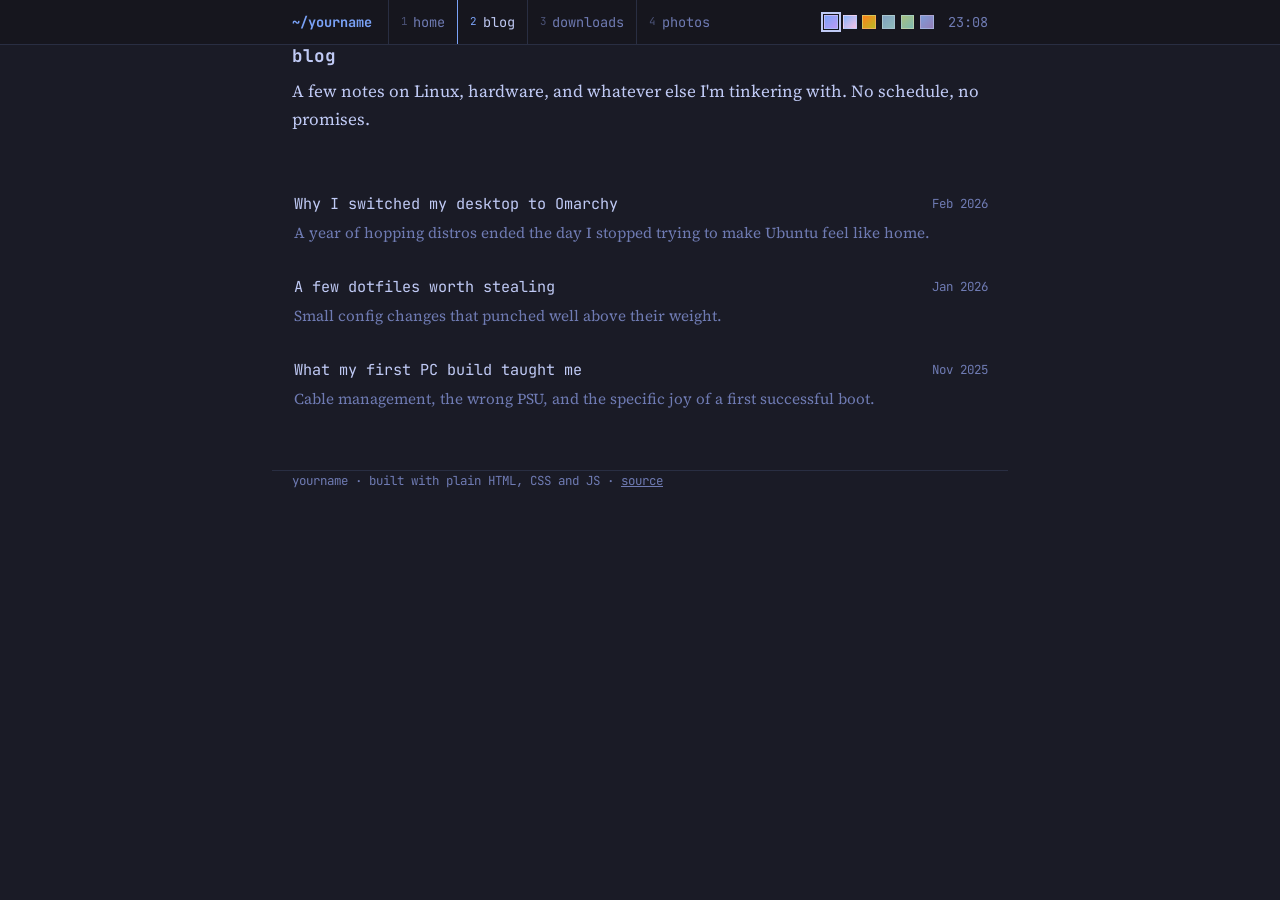
==== blog/index.html @ 0827299b "Update site content" ====
<!DOCTYPE html>
<html lang="en">
<head>
<meta charset="UTF-8">
<meta name="viewport" content="width=device-width, initial-scale=1">
<title>blog — yourname</title>
<meta name="description" content="Writing from yourname on Linux, hardware, and whatever else.">
<link rel="icon" type="image/svg+xml" href="../assets/img/favicon.svg">
<link rel="preconnect" href="https://fonts.googleapis.com">
<link rel="preconnect" href="https://fonts.gstatic.com" crossorigin>
<link href="https://fonts.googleapis.com/css2?family=JetBrains+Mono:wght@400;500;700&amp;family=Source+Serif+4:ital,opsz,wght@0,8..60,400;0,8..60,600;1,8..60,400&amp;display=swap" rel="stylesheet">
<link rel="stylesheet" href="../assets/css/style.css">
</head>
<body>

<header class="bar">
  <div class="bar-inner">
    <a href="../index.html" class="bar-mark">~/yourname</a>

    <nav class="bar-nav" aria-label="Primary">
      <a href="../index.html"><span class="ws">1</span>home</a>
      <a href="index.html" aria-current="page"><span class="ws">2</span>blog</a>
      <a href="../downloads/index.html"><span class="ws">3</span>downloads</a>
      <a href="../photos/index.html"><span class="ws">4</span>photos</a>
    </nav>

    <div class="bar-right">
      <div class="swatches" role="group" aria-label="Theme">
        <button class="swatch" data-theme="tokyo-night" style="--sw-a:#7aa2f7;--sw-b:#bb9af7" aria-label="Tokyo Night theme" aria-pressed="true"></button>
        <button class="swatch" data-theme="catppuccin" style="--sw-a:#89b4fa;--sw-b:#f5c2e7" aria-label="Catppuccin theme" aria-pressed="false"></button>
        <button class="swatch" data-theme="gruvbox" style="--sw-a:#fe8019;--sw-b:#b8bb26" aria-label="Gruvbox theme" aria-pressed="false"></button>
        <button class="swatch" data-theme="nord" style="--sw-a:#81a1c1;--sw-b:#8fbcbb" aria-label="Nord theme" aria-pressed="false"></button>
        <button class="swatch" data-theme="everforest" style="--sw-a:#a7c080;--sw-b:#7fbbb3" aria-label="Everforest theme" aria-pressed="false"></button>
        <button class="swatch" data-theme="kanagawa" style="--sw-a:#7e9cd8;--sw-b:#957fb8" aria-label="Kanagawa theme" aria-pressed="false"></button>
      </div>
      <span class="bar-clock mono" data-clock>00:00</span>
      <button class="bar-toggle" aria-label="Toggle menu" aria-expanded="false">☰</button>
    </div>

    <div class="bar-drop">
      <a href="../index.html">home</a>
      <a href="index.html" aria-current="page">blog</a>
      <a href="../downloads/index.html">downloads</a>
      <a href="../photos/index.html">photos</a>
    </div>
  </div>
</header>

<main class="wrap">

  <section class="section" style="margin-top:0;">
    <h1 class="mono" style="font-size:1.1rem;">blog</h1>
    <p>A few notes on Linux, hardware, and whatever else I'm tinkering with. No schedule, no promises.</p>
  </section>

  <section class="section" style="margin-top:0;">
    <ul class="entry-list">
      <li>
        <a class="entry" href="switching-to-omarchy.html">
          <span class="entry-top"><span>Why I switched my desktop to Omarchy</span><span class="entry-date">Feb 2026</span></span>
          <p class="entry-excerpt">A year of hopping distros ended the day I stopped trying to make Ubuntu feel like home.</p>
        </a>
      </li>
      <li>
        <a class="entry" href="dotfiles-worth-stealing.html">
          <span class="entry-top"><span>A few dotfiles worth stealing</span><span class="entry-date">Jan 2026</span></span>
          <p class="entry-excerpt">Small config changes that punched well above their weight.</p>
        </a>
      </li>
      <li>
        <a class="entry" href="first-build-lessons.html">
          <span class="entry-top"><span>What my first PC build taught me</span><span class="entry-date">Nov 2025</span></span>
          <p class="entry-excerpt">Cable management, the wrong PSU, and the specific joy of a first successful boot.</p>
        </a>
      </li>
    </ul>
  </section>

  <!--
    Adding a new post:
    1. Copy one of the post .html files in this folder and rename it.
    2. Edit its title, date and body text.
    3. Copy one <li> block above, point the link at your new file.
  -->

</main>

<footer class="wrap">
  <p style="margin:0;">yourname · built with plain HTML, CSS and JS · <a href="https://github.com/yourname" style="text-decoration:underline;">source</a></p>
</footer>

<script src="../assets/js/main.js"></script>
</body>
</html>
---- assets/css/style.css ----
/* ============================================================
   yourname's site — stylesheet
   Theme tokens are real Omarchy palettes. Switching themes just
   swaps the [data-theme] block below — nothing else changes.
   ============================================================ */

/* ---- Theme tokens ------------------------------------------------ */

:root,
[data-theme="tokyo-night"] {
  --bg: #1a1b26;
  --bg-elevated: #24283b;
  --bg-inset: #16161e;
  --fg: #c0caf5;
  --fg-muted: #6f7bb3;
  --border: #292e42;
  --red: #f7768e;
  --orange: #ff9e64;
  --yellow: #e0af68;
  --green: #9ece6a;
  --cyan: #7dcfff;
  --blue: #7aa2f7;
  --purple: #bb9af7;
  --accent: var(--blue);
  --accent-2: var(--purple);
  --theme-label: "Tokyo Night";
}

[data-theme="catppuccin"] {
  --bg: #1e1e2e;
  --bg-elevated: #313244;
  --bg-inset: #181825;
  --fg: #cdd6f4;
  --fg-muted: #9399b2;
  --border: #45475a;
  --red: #f38ba8;
  --orange: #fab387;
  --yellow: #f9e2af;
  --green: #a6e3a1;
  --cyan: #94e2d5;
  --blue: #89b4fa;
  --purple: #cba6f7;
  --accent: var(--blue);
  --accent-2: var(--purple);
  --theme-label: "Catppuccin";
}

[data-theme="gruvbox"] {
  --bg: #282828;
  --bg-elevated: #3c3836;
  --bg-inset: #1d2021;
  --fg: #ebdbb2;
  --fg-muted: #a89984;
  --border: #504945;
  --red: #fb4934;
  --orange: #fe8019;
  --yellow: #fabd2f;
  --green: #b8bb26;
  --cyan: #8ec07c;
  --blue: #83a598;
  --purple: #d3869b;
  --accent: var(--orange);
  --accent-2: var(--blue);
  --theme-label: "Gruvbox";
}

[data-theme="nord"] {
  --bg: #2e3440;
  --bg-elevated: #3b4252;
  --bg-inset: #242933;
  --fg: #e5e9f0;
  --fg-muted: #8791a8;
  --border: #434c5e;
  --red: #bf616a;
  --orange: #d08770;
  --yellow: #ebcb8b;
  --green: #a3be8c;
  --cyan: #8fbcbb;
  --blue: #81a1c1;
  --purple: #b48ead;
  --accent: var(--blue);
  --accent-2: var(--cyan);
  --theme-label: "Nord";
}

[data-theme="everforest"] {
  --bg: #2d353b;
  --bg-elevated: #3d484d;
  --bg-inset: #232a2e;
  --fg: #d3c6aa;
  --fg-muted: #859289;
  --border: #475258;
  --red: #e67e80;
  --orange: #e69875;
  --yellow: #dbbc7f;
  --green: #a7c080;
  --cyan: #83c092;
  --blue: #7fbbb3;
  --purple: #d699b6;
  --accent: var(--green);
  --accent-2: var(--blue);
  --theme-label: "Everforest";
}

[data-theme="kanagawa"] {
  --bg: #1f1f28;
  --bg-elevated: #2a2a37;
  --bg-inset: #16161d;
  --fg: #dcd7ba;
  --fg-muted: #8b8a86;
  --border: #363646;
  --red: #c34043;
  --orange: #ffa066;
  --yellow: #e6c384;
  --green: #98bb6c;
  --cyan: #7aa89f;
  --blue: #7e9cd8;
  --purple: #957fb8;
  --accent: var(--blue);
  --accent-2: var(--purple);
  --theme-label: "Kanagawa";
}

/* ---- Reset -------------------------------------------------------- */

*,
*::before,
*::after { box-sizing: border-box; }

html {
  scroll-behavior: smooth;
}

@media (prefers-reduced-motion: reduce) {
  html { scroll-behavior: auto; }
  *, *::before, *::after {
    animation-duration: 0.001ms !important;
    transition-duration: 0.001ms !important;
  }
}

body {
  margin: 0;
  background: var(--bg);
  color: var(--fg);
  font-family: "Source Serif 4", Georgia, serif;
  font-size: 17px;
  line-height: 1.65;
  transition: background 0.2s ease, color 0.2s ease;
}

img { max-width: 100%; display: block; }

a {
  color: inherit;
  text-decoration: none;
}

.mono {
  font-family: "JetBrains Mono", ui-monospace, SFMono-Regular, Menlo, monospace;
}

h1, h2, h3 {
  font-family: "JetBrains Mono", ui-monospace, SFMono-Regular, Menlo, monospace;
  font-weight: 700;
  line-height: 1.3;
  margin: 0 0 0.5em;
}

p { margin: 0 0 1em; }

::selection {
  background: var(--accent);
  color: var(--bg);
}

:focus-visible {
  outline: 2px solid var(--accent);
  outline-offset: 2px;
}

/* ---- Layout shell --------------------------------------------------- */

.wrap {
  max-width: 46rem;
  margin: 0 auto;
  padding: 0 1.25rem;
}

main { padding-top: 2.5rem; }

/* ---- Waybar-style top bar -------------------------------------------- */

.bar {
  position: sticky;
  top: 0;
  z-index: 50;
  background: var(--bg-inset);
  border-bottom: 1px solid var(--border);
}

.bar-inner {
  max-width: 46rem;
  margin: 0 auto;
  padding: 0 1.25rem;
  min-height: 2.75rem;
  display: flex;
  align-items: center;
  gap: 1rem;
  font-family: "JetBrains Mono", ui-monospace, monospace;
  font-size: 0.85rem;
}

.bar-mark {
  color: var(--accent);
  font-weight: 700;
  white-space: nowrap;
}

.bar-nav {
  display: flex;
  align-items: stretch;
  gap: 0;
  flex: 1;
}

.bar-nav a {
  display: flex;
  align-items: center;
  gap: 0.4em;
  padding: 0 0.75rem;
  height: 2.75rem;
  color: var(--fg-muted);
  border-left: 1px solid var(--border);
  transition: color 0.15s ease, border-color 0.15s ease;
}

.bar-nav a .ws {
  color: var(--fg-muted);
  opacity: 0.6;
  font-size: 0.8em;
}

.bar-nav a:hover,
.bar-nav a:focus-visible,
.bar-nav a[aria-current="page"] {
  color: var(--fg);
  border-left-color: var(--accent);
}

.bar-nav a[aria-current="page"] .ws { color: var(--accent); opacity: 1; }

.bar-right {
  display: flex;
  align-items: center;
  gap: 0.9rem;
  margin-left: auto;
}

.bar-clock {
  color: var(--fg-muted);
  font-variant-numeric: tabular-nums;
  white-space: nowrap;
}

.swatches {
  display: flex;
  gap: 0.35rem;
}

.swatch {
  width: 0.85rem;
  height: 0.85rem;
  border: 1px solid var(--border-swatch, rgba(255,255,255,0.25));
  cursor: pointer;
  padding: 0;
  background: linear-gradient(135deg, var(--sw-a), var(--sw-b));
}

.swatch[aria-pressed="true"] {
  outline: 2px solid var(--fg);
  outline-offset: 1px;
}

.bar-toggle {
  display: none;
  background: none;
  border: 1px solid var(--border);
  color: var(--fg);
  width: 2rem;
  height: 2rem;
  align-items: center;
  justify-content: center;
  cursor: pointer;
  font-family: inherit;
}

.bar-drop {
  display: none;
}

/* ---- Window panel (the one bold element) ------------------------------ */

.window {
  border: 1px solid var(--border);
  background: var(--bg-elevated);
  margin-bottom: 1.75rem;
}

.window-title {
  font-family: "JetBrains Mono", monospace;
  font-size: 0.78rem;
  color: var(--fg-muted);
  padding: 0.5rem 0.9rem;
  border-bottom: 1px solid var(--border);
  display: flex;
  justify-content: space-between;
}

.window-body { padding: 1.25rem 1.1rem; }

.window--focused {
  border-color: var(--accent);
}
.window--focused .window-title {
  border-bottom-color: var(--accent);
  color: var(--fg);
}

/* ---- Hero ------------------------------------------------------------- */

.hero h1 {
  font-size: clamp(1.4rem, 4vw, 1.9rem);
  margin-bottom: 0.6rem;
}

.hero p {
  font-family: "Source Serif 4", Georgia, serif;
  font-size: 1.05rem;
  max-width: 38rem;
}

.links-row {
  display: flex;
  flex-wrap: wrap;
  gap: 0.6rem;
  margin-top: 1rem;
}

.tag-link {
  font-family: "JetBrains Mono", monospace;
  font-size: 0.82rem;
  border: 1px solid var(--border);
  padding: 0.35rem 0.7rem;
  color: var(--fg);
  transition: border-color 0.15s ease, color 0.15s ease;
}

.tag-link:hover, .tag-link:focus-visible {
  border-color: var(--accent);
  color: var(--accent);
}

/* ---- Neofetch card ------------------------------------------------------ */

.fetch {
  display: grid;
  grid-template-columns: max-content 1fr;
  gap: 0.15rem 1rem;
  font-family: "JetBrains Mono", monospace;
  font-size: 0.82rem;
}

.fetch dt { color: var(--fg-muted); }
.fetch dd { margin: 0; color: var(--fg); }
.fetch dd.accent-cycle { color: var(--accent); }

/* ---- Section headings -------------------------------------------------- */

.section {
  margin: 2.75rem 0;
}

.section-head {
  display: flex;
  align-items: baseline;
  justify-content: space-between;
  margin-bottom: 1rem;
  border-bottom: 1px solid var(--border);
  padding-bottom: 0.5rem;
}

.section-head h2 {
  font-size: 1rem;
  margin: 0;
}

.section-head a {
  font-family: "JetBrains Mono", monospace;
  font-size: 0.78rem;
  color: var(--fg-muted);
}

.section-head a:hover { color: var(--accent); }

/* ---- Entry list (blog index, downloads) --------------------------------- */

.entry-list { list-style: none; margin: 0; padding: 0; }

.entry {
  display: block;
  padding: 0.9rem 0.8rem;
  margin: 0 -0.8rem;
  border-left: 2px solid transparent;
  border-bottom: 1px solid var(--border);
  transition: border-color 0.15s ease, background 0.15s ease;
}

.entry:last-child { border-bottom: none; }

a.entry:hover, a.entry:focus-visible {
  border-left-color: var(--accent);
  background: var(--bg-elevated);
}

.entry-top {
  display: flex;
  justify-content: space-between;
  gap: 1rem;
  font-family: "JetBrains Mono", monospace;
  font-size: 0.95rem;
  margin-bottom: 0.25rem;
}

.entry-date {
  color: var(--fg-muted);
  font-size: 0.78rem;
  white-space: nowrap;
  padding-top: 0.2rem;
}

.entry-excerpt {
  color: var(--fg-muted);
  font-family: "Source Serif 4", Georgia, serif;
  font-size: 0.95rem;
  margin: 0;
}

.entry-meta {
  font-family: "JetBrains Mono", monospace;
  font-size: 0.78rem;
  color: var(--fg-muted);
  margin-top: 0.35rem;
}

.entry-meta .dl {
  color: var(--accent);
}
a.entry:hover .entry-meta .dl { color: var(--accent); text-decoration: underline; }

/* ---- Photo grid ---------------------------------------------------------- */

.photo-grid {
  display: grid;
  grid-template-columns: repeat(2, 1fr);
  gap: 1rem;
}

.photo-card {
  border: 1px solid var(--border);
  background: var(--bg-elevated);
  cursor: pointer;
  transition: border-color 0.15s ease;
  text-align: left;
  color: inherit;
  font-family: inherit;
  padding: 0;
}

.photo-card:hover, .photo-card:focus-visible {
  border-color: var(--accent);
}

.photo-frame {
  aspect-ratio: 4 / 3;
  display: flex;
  align-items: center;
  justify-content: center;
  border-bottom: 1px solid var(--border);
  background:
    repeating-linear-gradient(45deg, var(--bg-inset) 0 10px, var(--bg-elevated) 10px 20px);
}

.photo-frame svg { width: 2.5rem; height: 2.5rem; color: var(--fg-muted); }

.photo-caption {
  padding: 0.6rem 0.7rem;
  font-family: "JetBrains Mono", monospace;
  font-size: 0.78rem;
  color: var(--fg-muted);
}

/* ---- Lightbox ------------------------------------------------------------- */

.lightbox {
  position: fixed;
  inset: 0;
  background: rgba(0,0,0,0.75);
  display: none;
  align-items: center;
  justify-content: center;
  z-index: 100;
  padding: 1.5rem;
}

.lightbox.is-open { display: flex; }

.lightbox-panel {
  background: var(--bg-elevated);
  border: 1px solid var(--accent);
  max-width: 28rem;
  width: 100%;
}

.lightbox-frame {
  aspect-ratio: 4/3;
  display: flex;
  align-items: center;
  justify-content: center;
  border-bottom: 1px solid var(--border);
}
.lightbox-frame svg { width: 4rem; height: 4rem; color: var(--fg-muted); }

.lightbox-caption {
  padding: 0.8rem;
  display: flex;
  justify-content: space-between;
  align-items: center;
  font-family: "JetBrains Mono", monospace;
  font-size: 0.8rem;
}

.lightbox-close {
  background: none;
  border: 1px solid var(--border);
  color: var(--fg);
  cursor: pointer;
  font-family: inherit;
  padding: 0.2rem 0.5rem;
}
.lightbox-close:hover { border-color: var(--accent); color: var(--accent); }

/* ---- Post page ------------------------------------------------------------ */

.post-head {
  margin-bottom: 2rem;
}

.post-head h1 {
  font-size: clamp(1.5rem, 4vw, 2rem);
}

.post-date {
  font-family: "JetBrains Mono", monospace;
  font-size: 0.8rem;
  color: var(--fg-muted);
}

.post-body p, .post-body li { max-width: 38rem; }
.post-body h2 { font-size: 1.1rem; margin-top: 1.75rem; }
.post-body ul, .post-body ol { padding-left: 1.2rem; }

.post-nav {
  display: flex;
  justify-content: space-between;
  border-top: 1px solid var(--border);
  padding-top: 1rem;
  margin-top: 2.5rem;
  font-family: "JetBrains Mono", monospace;
  font-size: 0.85rem;
}
.post-nav a:hover { color: var(--accent); }

/* ---- Footer ---------------------------------------------------------------- */

footer {
  border-top: 1px solid var(--border);
  margin-top: 3rem;
  padding: 1.5rem 0 3rem;
  font-family: "JetBrains Mono", monospace;
  font-size: 0.78rem;
  color: var(--fg-muted);
}

/* ---- Responsive ------------------------------------------------------------- */

@media (max-width: 640px) {
  .bar-nav { display: none; }
  .bar-toggle { display: flex; }
  .bar-inner { flex-wrap: wrap; }

  .bar.is-open .bar-drop {
    display: flex;
    flex-direction: column;
    width: 100%;
    border-top: 1px solid var(--border);
  }
  .bar-drop a {
    padding: 0.75rem 0;
    color: var(--fg-muted);
    border-bottom: 1px solid var(--border);
    font-family: "JetBrains Mono", monospace;
    font-size: 0.85rem;
  }
  .bar-drop a[aria-current="page"] { color: var(--accent); }

  .photo-grid { grid-template-columns: 1fr; }

  .entry-top { flex-direction: column; gap: 0.15rem; }
  .entry-date { padding-top: 0; }
}
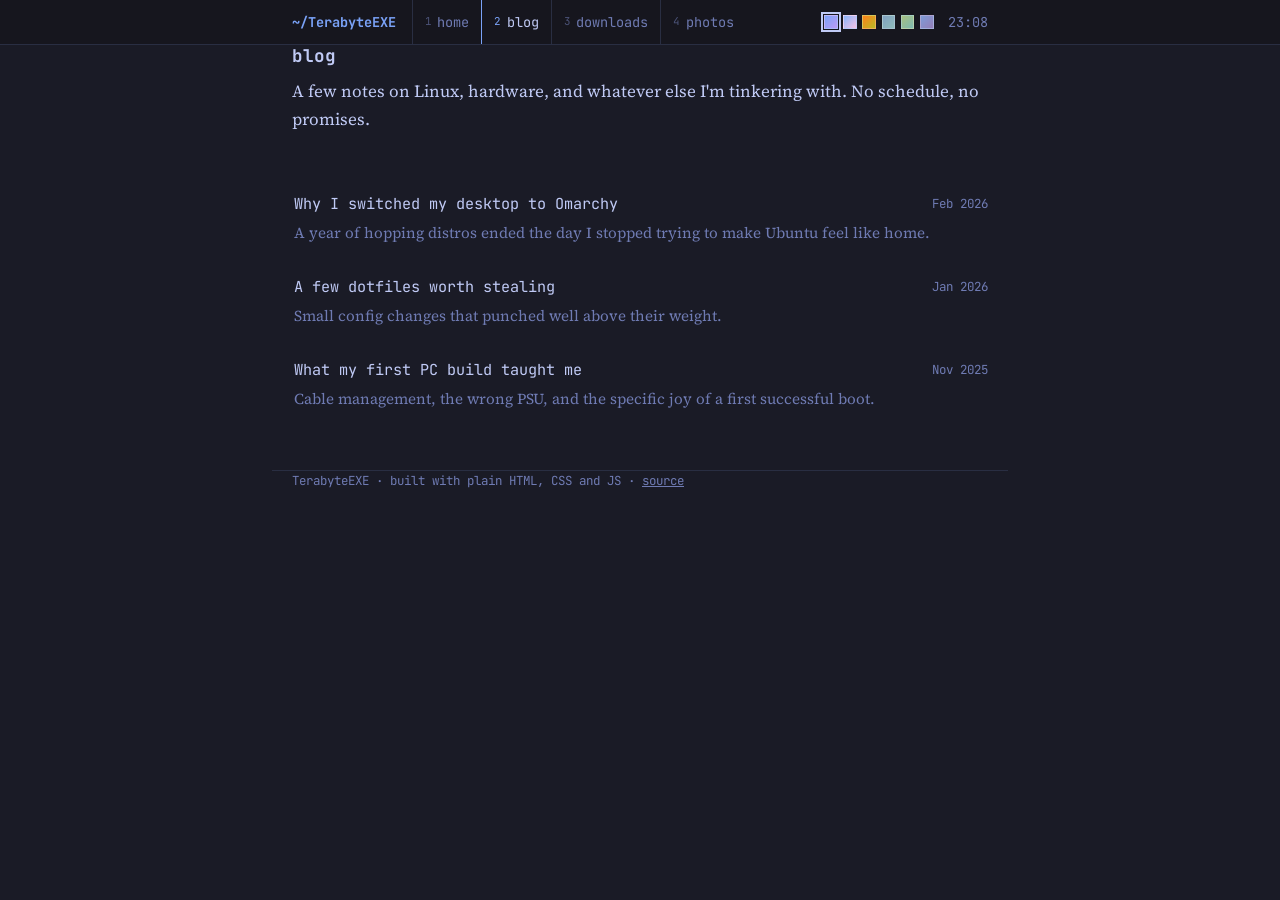
==== commit 9f62809c: "Correct TerabyteEXE branding" ====
--- a/blog/index.html
+++ b/blog/index.html
@@ -3,8 +3,8 @@
 <head>
 <meta charset="UTF-8">
 <meta name="viewport" content="width=device-width, initial-scale=1">
-<title>blog — yourname</title>
-<meta name="description" content="Writing from yourname on Linux, hardware, and whatever else.">
+<title>blog — TerabyteEXE</title>
+<meta name="description" content="Writing from TerabyteEXE on Linux, hardware, and whatever else.">
 <link rel="icon" type="image/svg+xml" href="../assets/img/favicon.svg">
 <link rel="preconnect" href="https://fonts.googleapis.com">
 <link rel="preconnect" href="https://fonts.gstatic.com" crossorigin>
@@ -15,7 +15,7 @@
 
 <header class="bar">
   <div class="bar-inner">
-    <a href="../index.html" class="bar-mark">~/yourname</a>
+    <a href="../index.html" class="bar-mark">~/TerabyteEXE</a>
 
     <nav class="bar-nav" aria-label="Primary">
       <a href="../index.html"><span class="ws">1</span>home</a>
@@ -86,7 +86,7 @@
 </main>
 
 <footer class="wrap">
-  <p style="margin:0;">yourname · built with plain HTML, CSS and JS · <a href="https://github.com/yourname" style="text-decoration:underline;">source</a></p>
+  <p style="margin:0;">TerabyteEXE · built with plain HTML, CSS and JS · <a href="https://github.com/TerabyteEXE" style="text-decoration:underline;">source</a></p>
 </footer>
 
 <script src="../assets/js/main.js"></script>
--- a/assets/css/style.css
+++ b/assets/css/style.css
@@ -1,5 +1,5 @@
 /* ============================================================
-   yourname's site — stylesheet
+   TerabyteEXE's site — stylesheet
    Theme tokens are real Omarchy palettes. Switching themes just
    swaps the [data-theme] block below — nothing else changes.
    ============================================================ */
